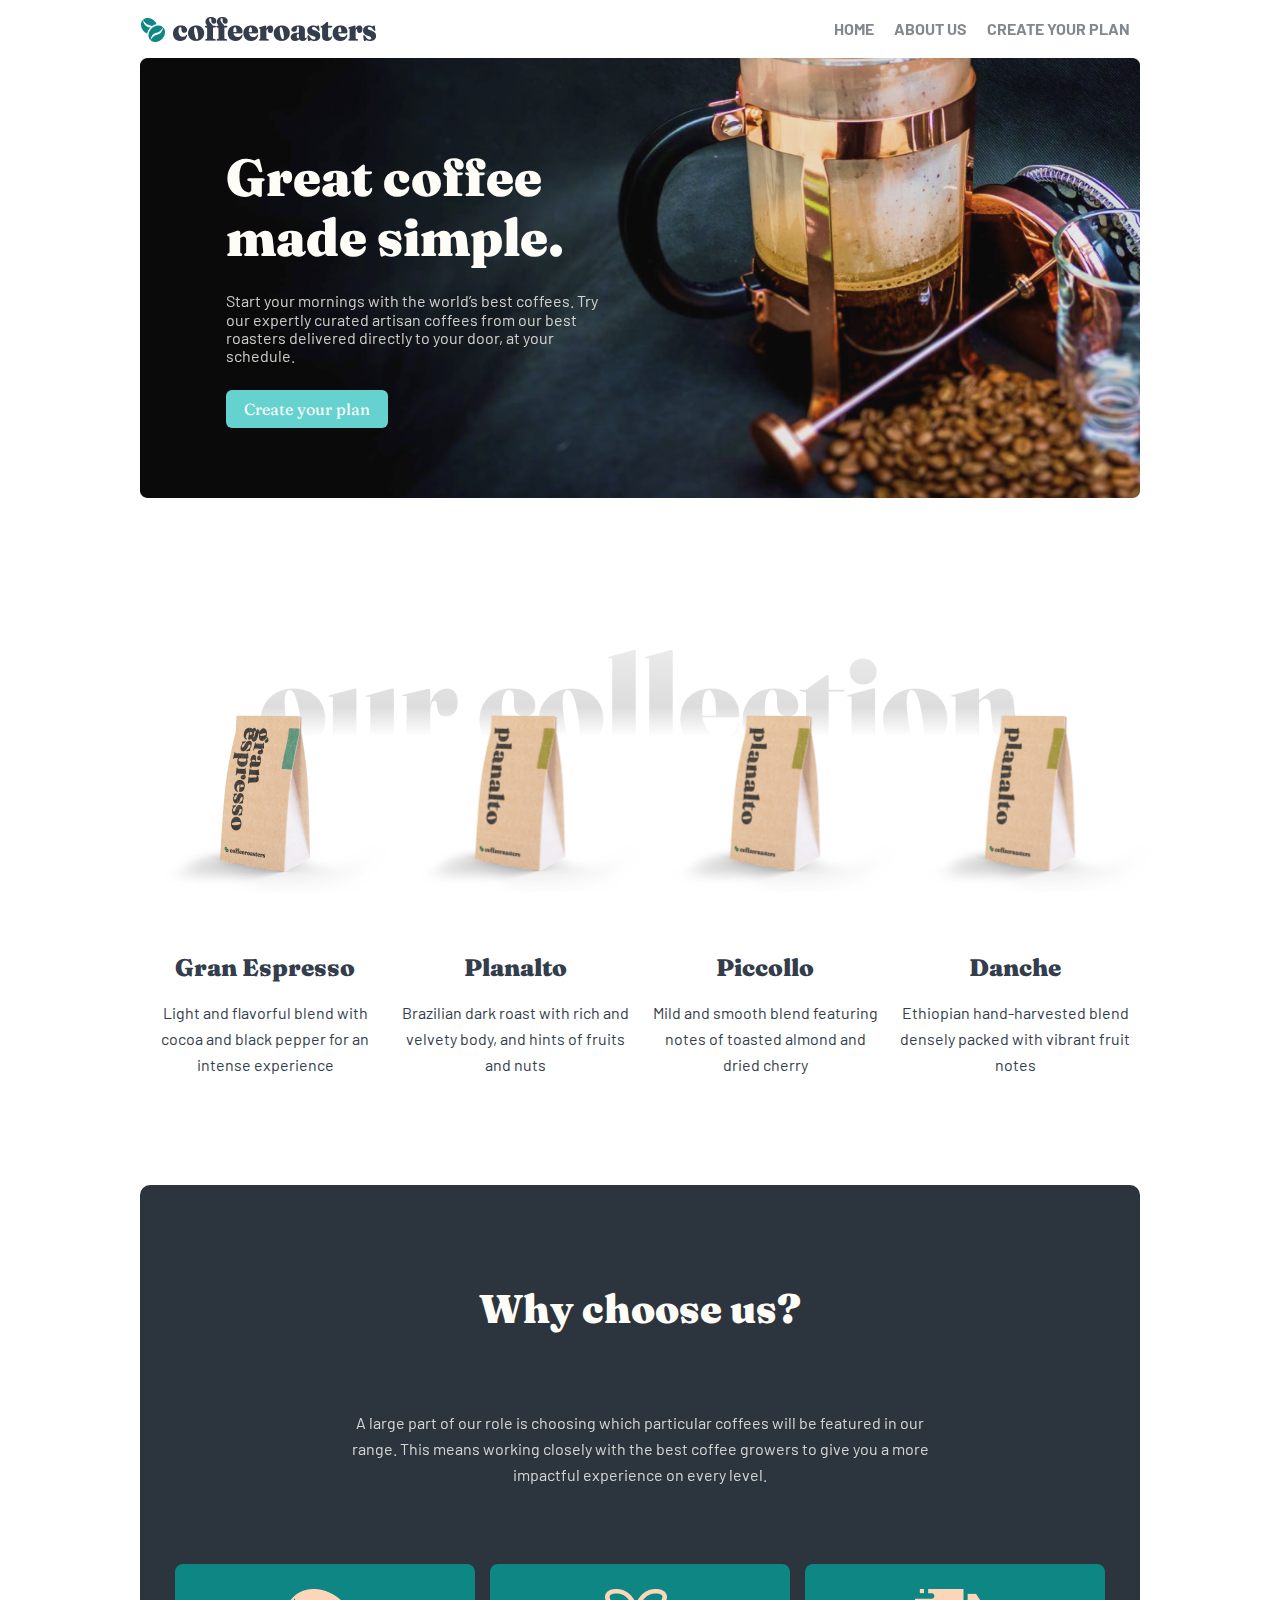
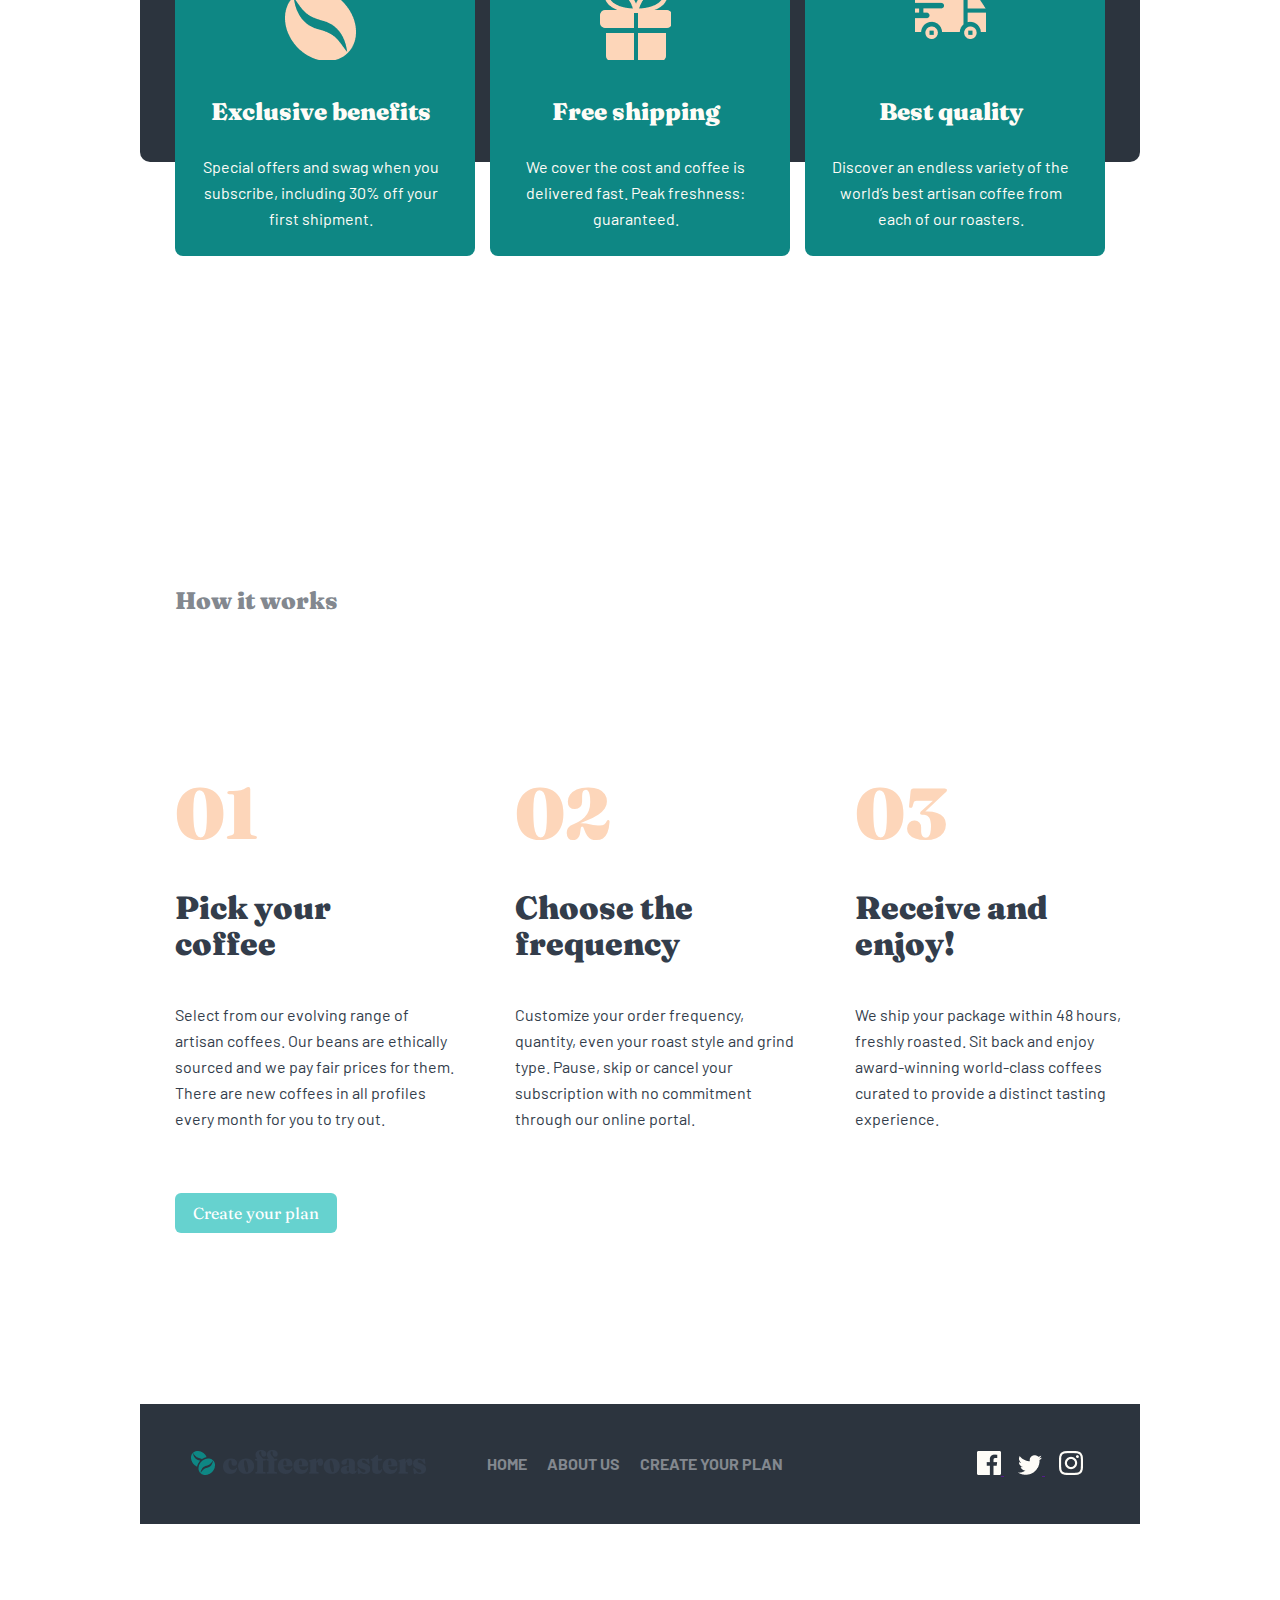
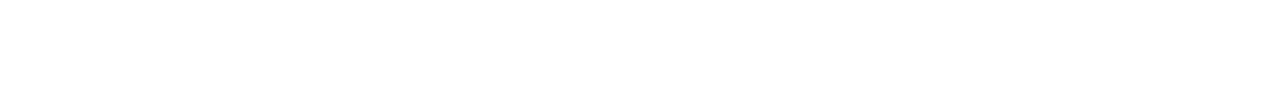
==== index.html @ eddbae02 "coffee" ====
<!DOCTYPE html>
<html lang="en">
<head>
    <meta charset="UTF-8">
    <meta http-equiv="X-UA-Compatible" content="IE=edge">
    <meta name="viewport" content="width=device-width, initial-scale=1.0">
    <title>Coffee</title>
    <link rel="preconnect" href="https://fonts.googleapis.com">
    <link rel="preconnect" href="https://fonts.gstatic.com" crossorigin>
    <link href="https://fonts.googleapis.com/css2?family=Barlow&family=Fraunces:wght@900&display=swap" rel="stylesheet">
    <link rel="stylesheet" href="./css/normalize.css">
    <link rel="stylesheet" href="./css/main.css">
</head>
<body>
    <!-- header  -->
    <header class="header header--center container ">
        <a href="#" class="header__logo">
            <img src="./img/logo.png" alt="logo coffee">
        </a>
        <ul class="header__nav">
            <li class="header__nav__item">
                <a href="#" class="header__nav__item__link">HOME</a>
            </li>
            <li class="header__nav__item">
                <a href="#" class="header__nav__item__link">ABOUT US</a>
            </li>
            <li class="header__nav__item">
                <a href="#" class="header__nav__item__link">Create your plan</a>
            </li>
        </ul>
    </header>
    <!-- main section  -->
    <main class="container">
        <section class="hero">
        <div class="content">
            <h1 class="content__title">Great coffee made simple.</h1>
            <p class="content__description">Start your mornings with the world’s best coffees. Try our expertly curated artisan
                coffees from our best roasters delivered directly to your door, at your schedule.</p>
            <a class="global-button content__button " href="#">Create your plan</a>
        </div>
        </section>


        <section class="heroo">
            <div class="our_collection">
                <h1 class="our_collection__title">
                    our collection
                </h1>
            </div>

            <div class="content_image">
                <div class="content_image__img">
                   <img src="./img/kopi1.png" alt="paket">
                </div>
                <div class="content_image__img">
                    <img src="./img/kopi2.png" alt="paket">
                </div>
                <div class="content_image__img">
                    <img src="./img/kopi2.png" alt="paket">
                </div>
                <div class="content_image__img">
                    <img src="./img/kopi2.png" alt="paket">
                </div>
               
            </div>
           
            <div class="heroo__content">
               <div class="heroo__content__content">
                   <h1 class="heroo__content__content__title">
                    Gran Espresso
                   </h1>
                   <p class="heroo__content__content__description">
                    Light and flavorful blend with cocoa and black pepper for an intense experience
                   </p>

               </div>
               <div class="heroo__content__content">
                   <h1 class="heroo__content__content__title">
                    Planalto
                   </h1>
                   <p class="heroo__content__content__description">
                    Brazilian dark roast with rich and velvety body, and hints of fruits and nuts
                   </p>
            
                </div>
                <div class="heroo__content__content">
                   <h1 class="heroo__content__content__title">
                    Piccollo
                   </h1>
                   <p class="heroo__content__content__description">
                Mild and smooth blend featuring notes of toasted almond and dried cherry
                   </p>
            
                 </div>
                <div class="heroo__content__content">
                    <h1 class="heroo__content__content__title">
                        Danche
                    </h1>
                    <p class="heroo__content__content__description">
                    Ethiopian hand-harvested blend densely packed with vibrant fruit notes
                    </p>
                
                </div>


            </div>
        </section>

        <section class="choose_us">
           <div class="choose_us__content">
               <h1 class="choose_us__content__title">
                Why choose us?
               </h1>
               <p class="choose_us__content__description">
                A large part of our role is choosing which particular coffees will be featured
                in our range. This means working closely with the best coffee growers to give
                you a more impactful experience on every level.
               </p>
           </div>

           <div class="ractangel">
               <div class="ractangel__content">
                   <div class="ractangel__content__img img1">

                   </div>
                   <div class="ractangel__content__title">
                Exclusive benefits
                   </div>
                   <div class="ractangel__content__description">
                    Special offers and swag when you subscribe, including 30% off your first shipment.
                   </div>

               </div>

            <div class="ractangel__content">
                <div class="ractangel__content__img img2">
            
                </div>
                <div class="ractangel__content__title">
                Free shipping
                </div>
                <div class="ractangel__content__description">
                We cover the cost and coffee is delivered fast. Peak freshness: guaranteed.
                </div>
            
            </div>


            <div class="ractangel__content">
                <div class="ractangel__content__img img3">
            
                </div>
                <div class="ractangel__content__title">
                    Best quality
                </div>
                <div class="ractangel__content__description">
                    Discover an endless variety of the world’s best artisan coffee from each of our roasters.
                </div>
            
            </div>
           </div>
        
        </section>

        <section class="how_it_work">
            <a href="#" class="how_it_work__link">How it works</a>
            <div class="how_it_work__border">

            </div>
            <div class="how_it_work__content">
                <div class="how_it_work__content__content">
                    <h1 class="how_it_work__content__content__title__nomber">
                        01
                    </h1>
                    <h1 class="how_it_work__content__content__title pick">
                        Pick your
                        coffee
                    </h1>
                    <p class="how_it_work__content__content__description">
                        Select from our evolving range of artisan coffees. Our beans are ethically sourced and we pay fair prices for them.
                        There are new coffees in all profiles every month for you to try out.
                    </p>
                </div>

                <div class="how_it_work__content__content">
                    <h1 class="how_it_work__content__content__title__nomber">
                       02
                    </h1>
                    <h1 class="how_it_work__content__content__title">
                    Choose the frequency
                    </h1>
                    <p class="how_it_work__content__content__description">
                        Customize your order frequency, quantity, even your roast style and grind type. Pause, skip or cancel your subscription
                        with no commitment through our online portal.
                    </p>
                </div>

                <div class="how_it_work__content__content">
                    <h1 class="how_it_work__content__content__title__nomber">
                       03
                    </h1>
                    <h1 class="how_it_work__content__content__title">
                     Receive and enjoy!
                    </h1>
                    <p class="how_it_work__content__content__description">
                        We ship your package within 48 hours, freshly roasted. Sit back and enjoy award-winning world-class coffees curated to
                        provide a distinct tasting experience.
                    </p>
                </div>
            </div>

            
    
        </section>

        <section class="button">
            <a class="global-button content__button " href="#">Create your plan</a>
        </section>

        



       

        
    </main>
    <!-- footer  -->
    <footer class="container">
        <div class="footer__contain">
            <a href="#" class="footer__contain__link">
                <img src="./img/logo.png" alt="logo">
            </a>
            <ul class="footer__contain__nav">
                <li class="footer__contain__nav__item">
                    <a href="" class="footer__contain__nav__item__link">HOME</a>
                </li>
                <li class="footer__contain__nav__item">
                    <a href="" class="footer__contain__nav__item__link">ABOUT US</a>
                </li>
                <li class="footer__contain__nav__item">
                    <a href="" class="footer__contain__nav__item__link">Create your plan</a>
                </li>
            </ul>
            <div class="footer__contain__message">
                <a href="" class="footer__contain__message__link">
                <img src="./img/facebook.png" alt="facebook" class="footer__contain__message__link__img">
                </a>


                 <a href="" class="footer__contain__message__link">
                <img src="./img/twitter.png" alt="twitter" class="footer__contain__message__link__img">
                </a>

                <a href="" class="footer__contain__message__link">
                <img src="./img/instagram.png" alt="instagram" class="footer__contain__message__link__img">
                </a>
                
                
               
            </div>
        </div>

    </footer>
</body>
</html>
---- css/main.css ----
* {

    box-sizing: border-box;
    margin: 0;
    padding: 0;

}

body {
    font-family: 'Barlow', sans-serif;
}

.container {
    max-width: 1160px;
    padding-right: 80px;
    padding-left: 80px;
    margin: 0 auto;
}

.global-button {
    text-decoration: none;
    padding: 10px 18px;
    background-color: #66D2CF;
    font-family: 'Fraunces', serif;
    color: white;
    border-radius: 6px;
}

.header {
    padding-top: 13px;
    padding-bottom: 13px;
    position: sticky;
    top: 0;
    z-index: 10;
}

.header__logo {
    display: flex;
}

.header--center {
    display: flex;
    align-items: center;
    justify-content: space-between;
}

.header__nav {
    display: flex;
    list-style: none;
}

.header__nav__item {
    display: flex;
}

.header__nav__item__link {
    text-decoration: none;
    text-transform: uppercase;
    color: #83888F;
    font-weight: 700;
    padding: 7px 10px;
}

.header__nav__item__link:hover {
    color: #171d1d;

}

.hero {
    width: 100%;
    height: 440px;
    padding: 90px 86px;
    padding-bottom: 70px;
    /* background-color: aqua; */

    background: url("../img/header-back.png") no-repeat;
    background-size: 100% 100%;
}

.content {
    width: 47%;
    height: 100%;
    display: flex;
    align-items: flex-start;
    flex-direction: column;

    justify-content: space-between;
}

.content__title {
    margin: 0;
    font-weight: 900;
    font-family: 'Fraunces', serif;
    color: #FEFCF7;
    font-size: 52px;
}

.content__description {
    color: #FEFCF7;
    opacity: 0.8;
}

.heroo {
    height: 500px;
}

.our_collection {
    height: 350px;
    position: relative;


}

.our_collection__title {
    padding-top: 80px;

    font-family: Fraunces;
    font-style: normal;
    font-weight: 900;
    font-size: 130px;
    line-height: 72px;
    /* identical to box height, or 48% */
    text-align: center;
    background: linear-gradient(0deg, rgb(255, 255, 255) 0%, rgba(218, 218, 218, 0.925) 20%, rgb(250, 250, 250) 100%);

    -webkit-text-fill-color: transparent;
    -webkit-background-clip: text;
}

.content_image {

    display: flex;
    position: absolute;
    top: 700px;


}

.content_image__img {
    width: 255px;
    height: 193px;
}

.content_image__img>img {
    width: 100%;
}

.heroo__content {
    display: flex;
}

.heroo__content__content {
    width: 255px;
    padding: 0 10px;

}

.heroo__content__content__title {
    font-family: Fraunces;
    font-weight: 900;
    font-size: 24px;
    line-height: 32px;
    text-align: center;
    color: #333D4B;
}

.heroo__content__content__description {
    font-size: 16px;
    line-height: 26px;

    /* or 162% */

    text-align: center;

    color: #333D4B;


}

.choose_us {
    margin-top: 100px;
    height: 1000px;
    /* position: relative; */
}

.choose_us__content {
    /* position: relative;
    top: 192px; */
    height: 577px;
    background: #2C343E;
    border-radius: 10px;

}

.choose_us__content__title {
    padding-top: 100px;
    font-family: Fraunces;
    font-weight: 900;
    font-size: 40px;
    line-height: 48px;
    text-align: center;
    color: #FEFCF7;
}

.choose_us__content__description {
    padding: 50px 200px;
    font-size: 16px;
    line-height: 26px;
    text-align: center;
    color: #FEFCF7;
    opacity: 0.8;
}

.ractangel {
    position: relative;
    top: -198px;
    padding-left: 35px;
    padding-right: 35px;
    display: flex;
    justify-content: space-between;



}

.ractangel__content {
    width: 300px;
    height: 292px;
    background: #0E8784;
    border-radius: 8px;
    display: flex;
    flex-direction: column;
    justify-content: center;
    align-items: center;
    padding-right: 27px;
    padding-left: 18px;
    /* padding: 10px; */
}

.ractangel__content__img {
    width: 71px;
    height: 71px;
    /* background: url(../img/Shape.png) no-repeat; */
    background-size: 100% 100%;


}

.ractangel__content__title {
    padding-top: 36px;
    padding-bottom: 26px;
    font-family: Fraunces;
    font-weight: 900;
    font-size: 24px;
    line-height: 32px;
    /* identical to box height, or 133% */
    text-align: center;
    color: #FEFCF7;
}

.ractangel__content__description {
    font-size: 16px;
    line-height: 26px;
    /* or 162% */
    text-align: center;
    color: #FEFCF7;
}

.img1 {
    background: url(../img/Shape.png) no-repeat;
}

.img2 {
    background: url(../img/sovga.png) no-repeat;
}

.img3 {

    background: url(../img/mashin.png) no-repeat;
}

.how_it_work {
    height: 565px;
    padding-left: 35px;
}

.how_it_work__link {

    text-decoration: none;
    font-family: Fraunces;
    font-weight: 900;
    font-size: 24px;
    line-height: 32px;
    /* identical to box height, or 133% */
    color: #83888F;
}

.how_it_work__link:hover {
    color: rgb(48, 40, 40);
}

.how_it_work__border {
    padding-top: 80px;
    padding-bottom: 80px;
}

.how_it_work__content {
    display: flex;
    justify-content: space-between;
}

.how_it_work__content__content {
    width: 285px;
    height: 355px;
    display: flex;
    flex-direction: column;
    justify-content: space-between;
}

.how_it_work__content__content__title__nomber {
    margin: 0;
    padding: 0;
    font-family: Fraunces;
    font-weight: 900;
    font-size: 72px;
    line-height: 72px;
    color: #FDD6BA;
}

.pick {
    padding-right: 60px;

}

.how_it_work__content__content__title {
    margin: 0;
    font-family: Fraunces;
    font-weight: 900;
    font-size: 32px;
    line-height: 36px;
    /* or 112% */
    color: #333D4B;
}

.how_it_work__content__content__description {
    font-size: 16px;
    line-height: 26px;
    color: #333D4B;
}

.button {
    height: 200px;
    margin-top: 54px;
    padding-left: 35px;
}

footer {

    height: 300px;

}

.footer__contain {
    height: 120px;
    background: #2C343E;
    padding-left: 50px;
    padding-right: 50px;
    display: flex;
    justify-content: space-between;
    align-items: center;
}

.footer__contain__link {
    margin-right: 50px;
}

.footer__contain__nav {
    display: flex;
    margin-right: auto;

}

.footer__contain__nav__item {
    display: flex;
    list-style: none;
}

.footer__contain__nav__item__link {
    text-decoration: none;
    text-transform: uppercase;
    color: #83888F;
    font-weight: 700;
    padding: 7px 10px;
}

.footer__contain__nav__item__link:hover {
    color: #ffffff;
}

.footer__contain__message__link {
    padding-left: 7px;
    padding-right: 7px;
}

.footer__contain__message__link__img:hover {
    background: rgba(253, 214, 186, 1);
}
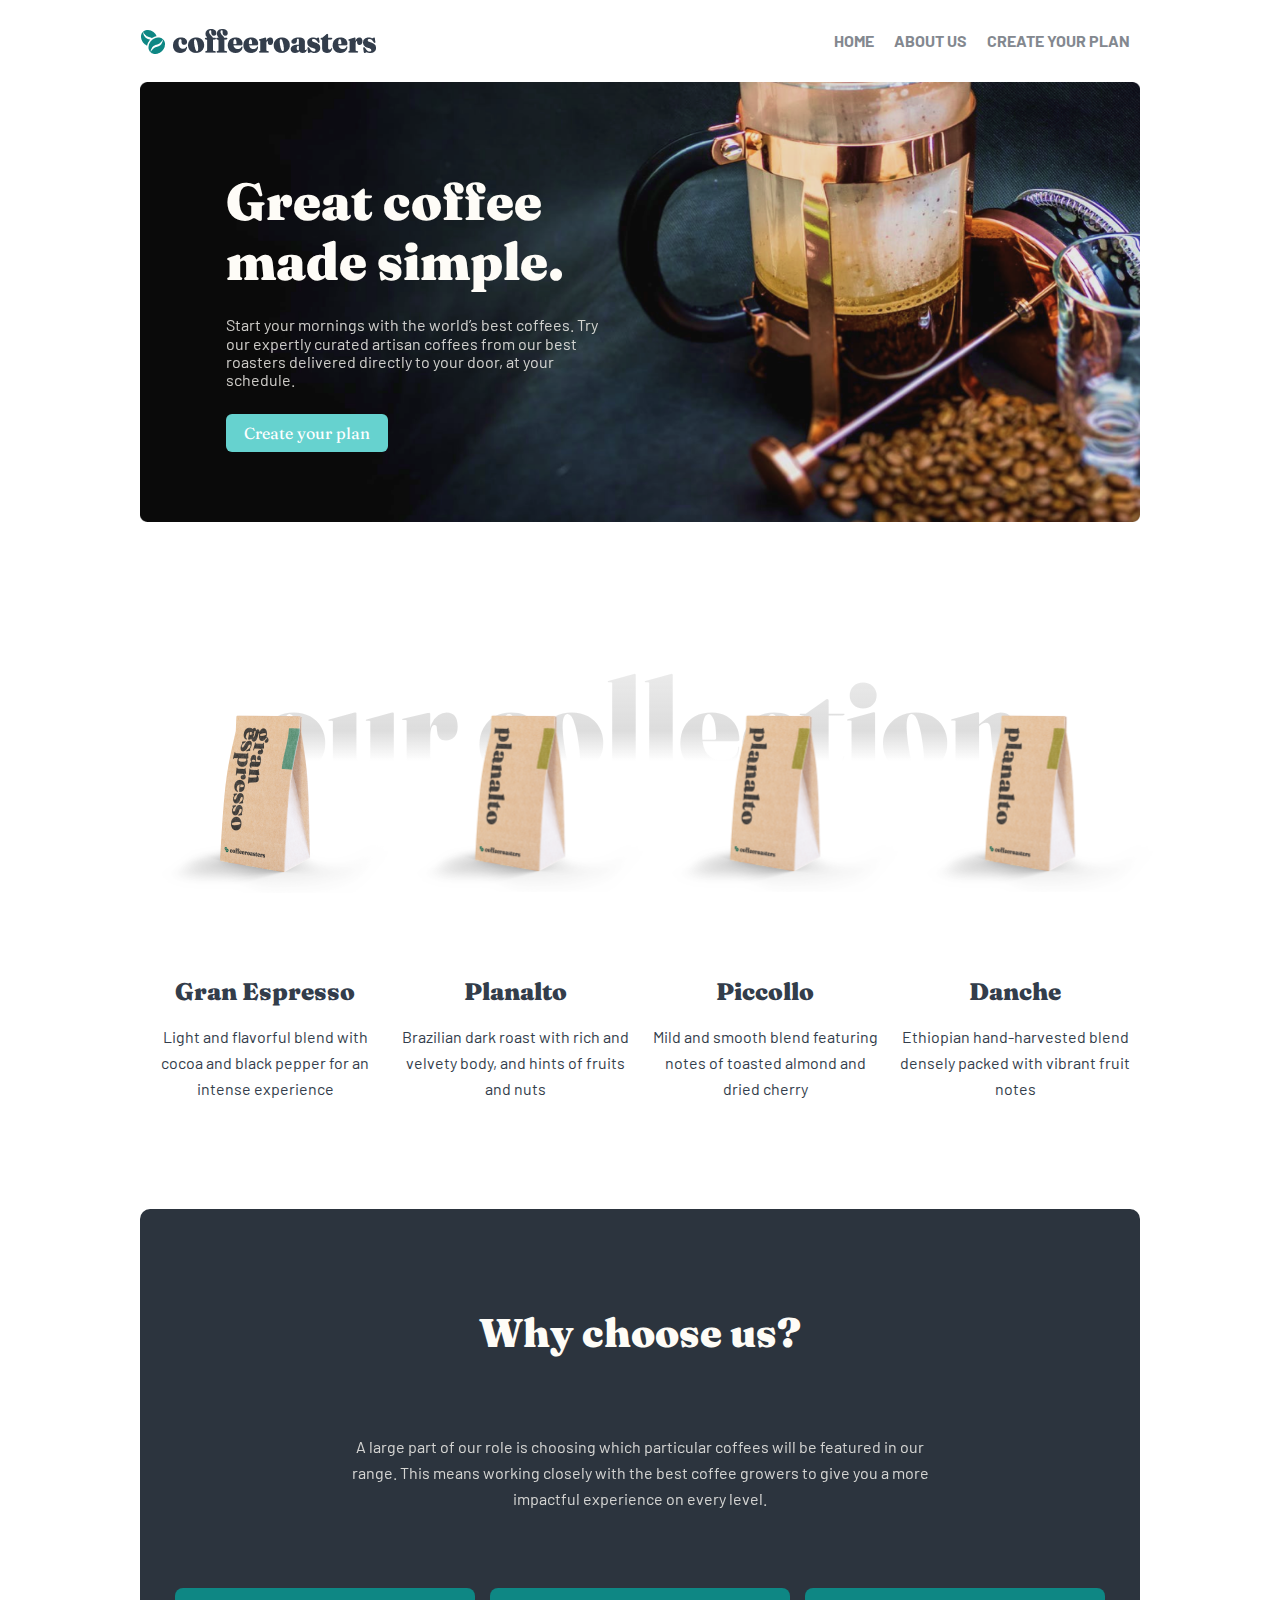
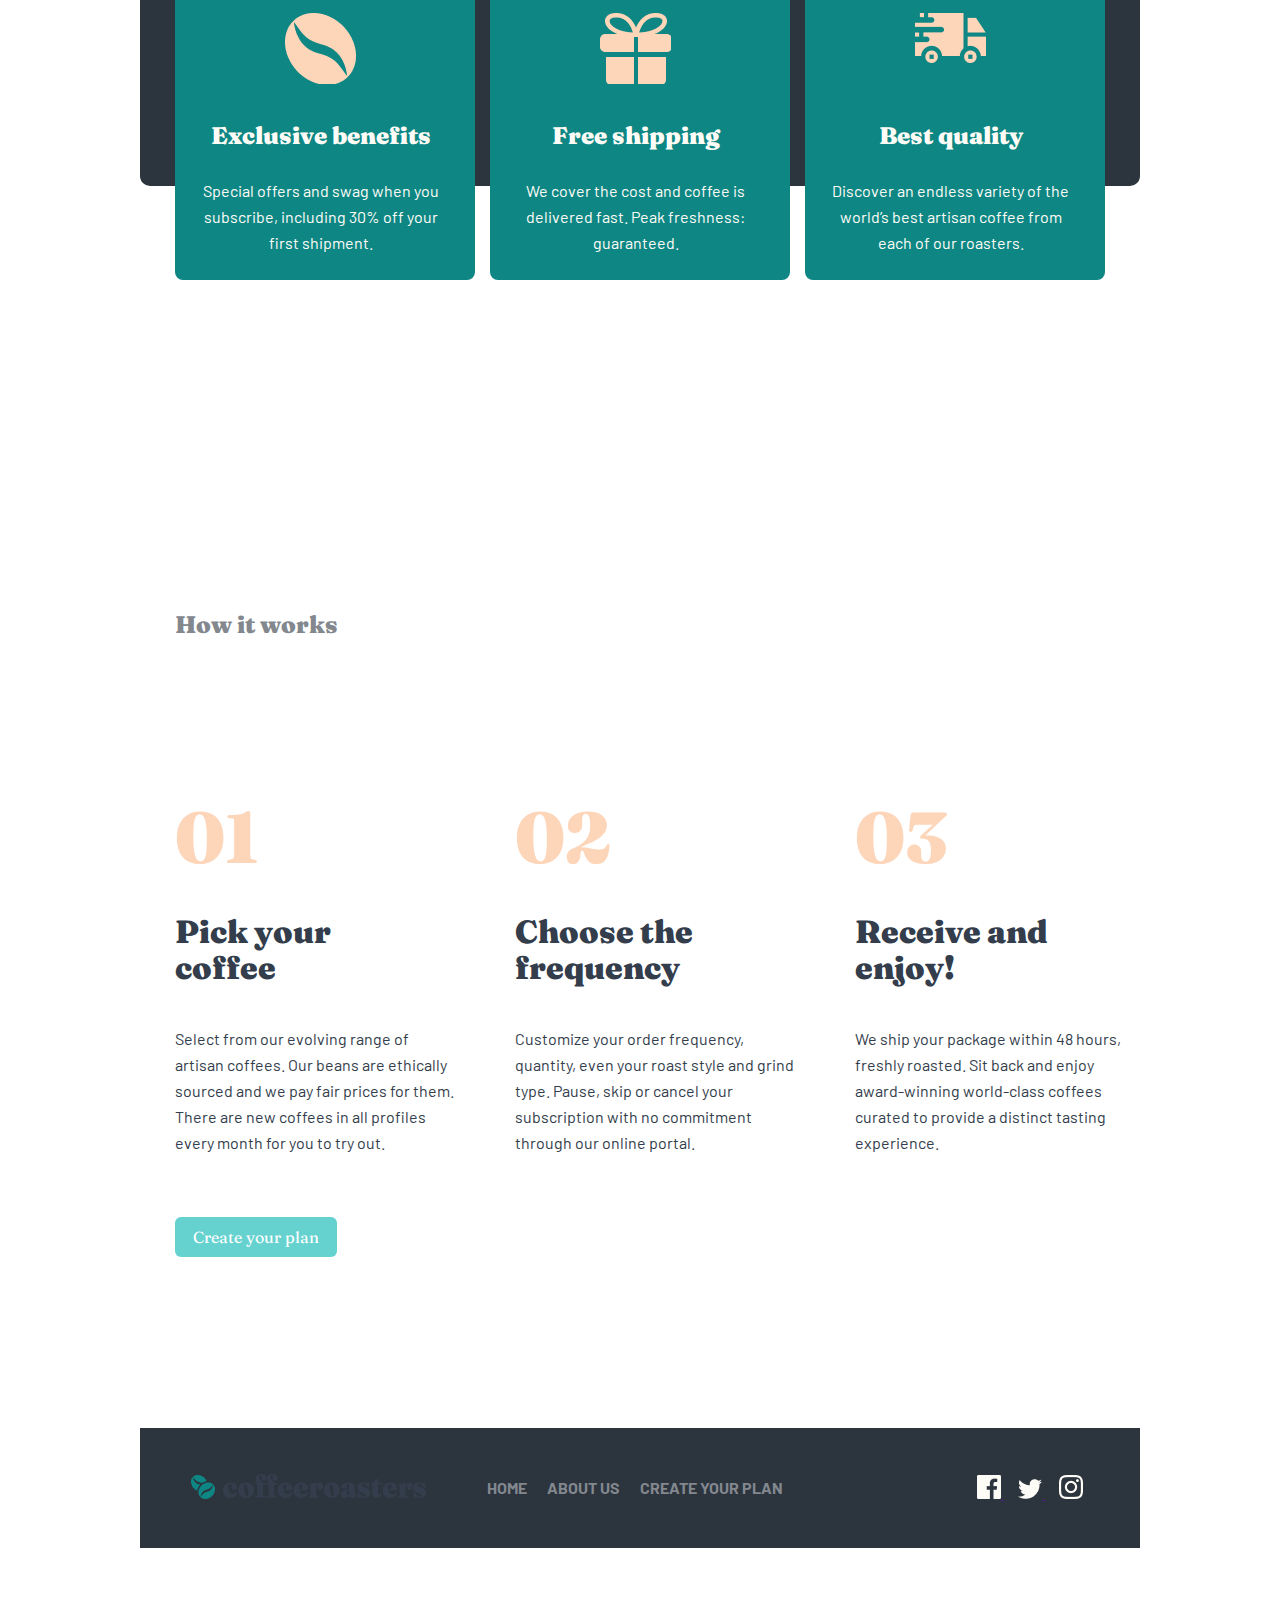
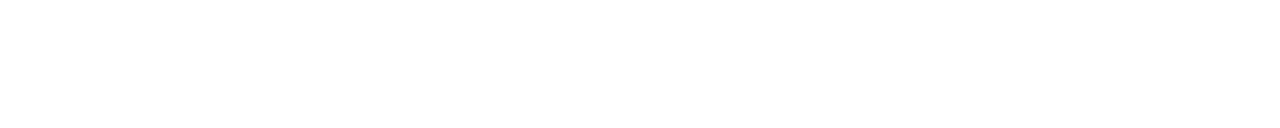
==== commit 92db4295: "about_join" ====
--- a/index.html
+++ b/index.html
@@ -22,7 +22,7 @@
                 <a href="#" class="header__nav__item__link">HOME</a>
             </li>
             <li class="header__nav__item">
-                <a href="#" class="header__nav__item__link">ABOUT US</a>
+                <a href="./about_us.html" class="header__nav__item__link">ABOUT US</a>
             </li>
             <li class="header__nav__item">
                 <a href="#" class="header__nav__item__link">Create your plan</a>
--- a/css/main.css
+++ b/css/main.css
@@ -27,9 +27,9 @@
 }
 
 .header {
-    padding-top: 13px;
-    padding-bottom: 13px;
-    position: sticky;
+    padding-top: 25px;
+    padding-bottom: 25px;
+    /* position: sticky; */
     top: 0;
     z-index: 10;
 }
@@ -404,4 +404,199 @@
 
 .footer__contain__message__link__img:hover {
     background: rgba(253, 214, 186, 1);
+}
+
+
+/* About_us */
+
+.bitmap {
+    width: 100%;
+    height: 300px;
+    background: url(../img/Bitmap.png) no-repeat;
+    background-size: 100% 100%;
+    border-radius: 10px;
+
+}
+
+.bitmap__content {
+    width: 50%;
+    padding: 80px 40px 0 50px;
+    display: flex;
+    flex-direction: column;
+    justify-content: center;
+}
+
+.bitmap__content__title {
+    margin: 0;
+    font-weight: 900;
+    font-family: 'Fraunces', serif;
+    color: #FEFCF7;
+    font-size: 40px;
+}
+
+.bitmap__content__description {
+    padding-top: 14px;
+    padding-bottom: 50px;
+    font-size: 16px;
+    line-height: 26px;
+    /* or 162% */
+    color: #FEFCF7;
+}
+
+.service {
+    padding: 100px 50px;
+    height: 700px;
+    margin-bottom: 120px;
+
+}
+
+.service__content {
+    display: flex;
+    justify-content: space-between;
+    margin-top: 30px;
+}
+
+.service__content::before {
+    content: "";
+    width: 40%;
+    background: url(../img/services.png) no-repeat;
+    background-position: center;
+    background-size: 100% 100%;
+    border-radius: 5px;
+
+
+}
+
+.service__content__right {
+    width: 50%;
+    height: 500px;
+    display: flex;
+    flex-direction: column;
+    align-items: flex-start;
+    justify-content: center;
+}
+
+.service__content__right__title {
+    font-family: 'Fraunces', serif;
+    font-size: 40px;
+    color: #333D4B;
+}
+
+.service__content__right__desc {
+    padding-top: 32px;
+    font-size: 16px;
+    line-height: 26px;
+    color: #333D4B;
+    opacity: 0.8;
+
+}
+
+.quality {
+    width: 100%;
+    height: 474px;
+    background: rgba(44, 52, 62, 1);
+    border-radius: 10px;
+
+}
+
+.quality__content {
+    padding: 80px 51px 0 50px;
+
+    display: flex;
+    justify-content: space-between
+}
+
+.quality__content::after {
+    position: relative;
+    bottom: 180px;
+    content: "";
+    width: 40%;
+    height: 450px;
+    background: url(../img/kapichino.png) no-repeat;
+    background-size: 100% 100%;
+    border-radius: 5px;
+}
+
+.quality__content__content {
+    width: 55%;
+    height: 210px;
+    display: flex;
+    flex-direction: column;
+    justify-content: center;
+    align-self: flex-start;
+
+}
+
+.quality__content__content__titel {
+    font-family: Fraunces;
+    font-weight: 900;
+    font-size: 40px;
+    line-height: 48px;
+    color: #FEFCF7;
+}
+
+.quality__content__content__desc {
+    padding-top: 32px;
+    font-size: 16px;
+    line-height: 26px;
+    color: #FEFCF7;
+    opacity: 0.8;
+}
+
+.headquarters {
+    width: 100%;
+    height: 366px;
+    margin-top: 80px;
+    margin-bottom: 168px;
+
+
+}
+
+.contentt {
+    padding-left: 50px;
+}
+
+.headquarters__title {
+    font-family: Fraunces;
+    font-weight: 900;
+    font-size: 24px;
+    line-height: 32px;
+    color: #83888F;
+}
+
+.headquarters__content {
+    margin-top: 72px;
+    display: flex;
+    justify-content: space-between;
+}
+
+.headquarters__content__content {}
+
+.headquarters__content__content__img {
+    width: 44px;
+    height: 42px;
+    background: url(../img/davlat.png) no-repeat;
+    background-position: center;
+    background-size: 100% 100%;
+}
+
+.headquarters__content__content__title {
+    padding-top: 45px;
+    padding-bottom: 25px;
+    font-family: Fraunces;
+    font-weight: 900;
+    font-size: 32px;
+    line-height: 36px;
+    color: #333D4B;
+}
+
+.headquarters__content__content__nav__item {
+    list-style: none;
+}
+
+.headquarters__content__content__nav__item>a {
+    text-decoration: none;
+    font-size: 16px;
+    line-height: 26px;
+    color: #333D4B;
 }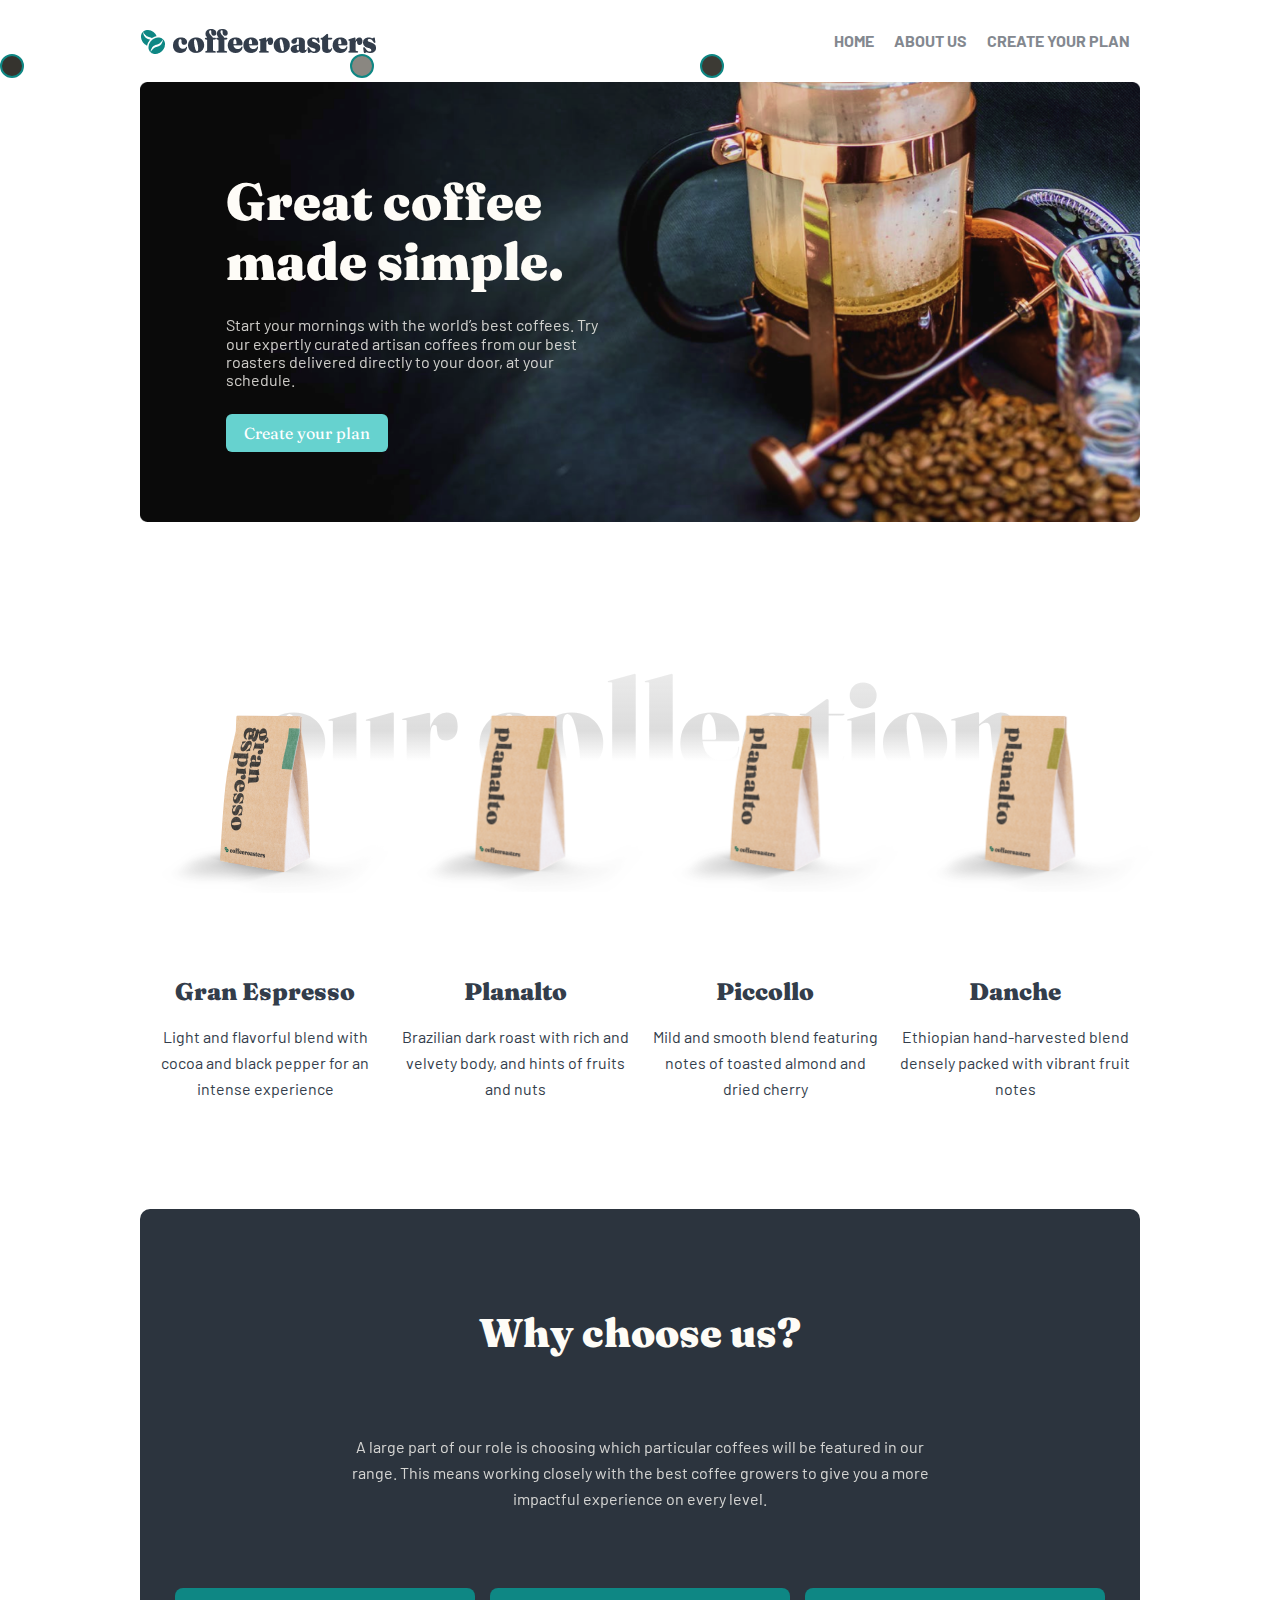
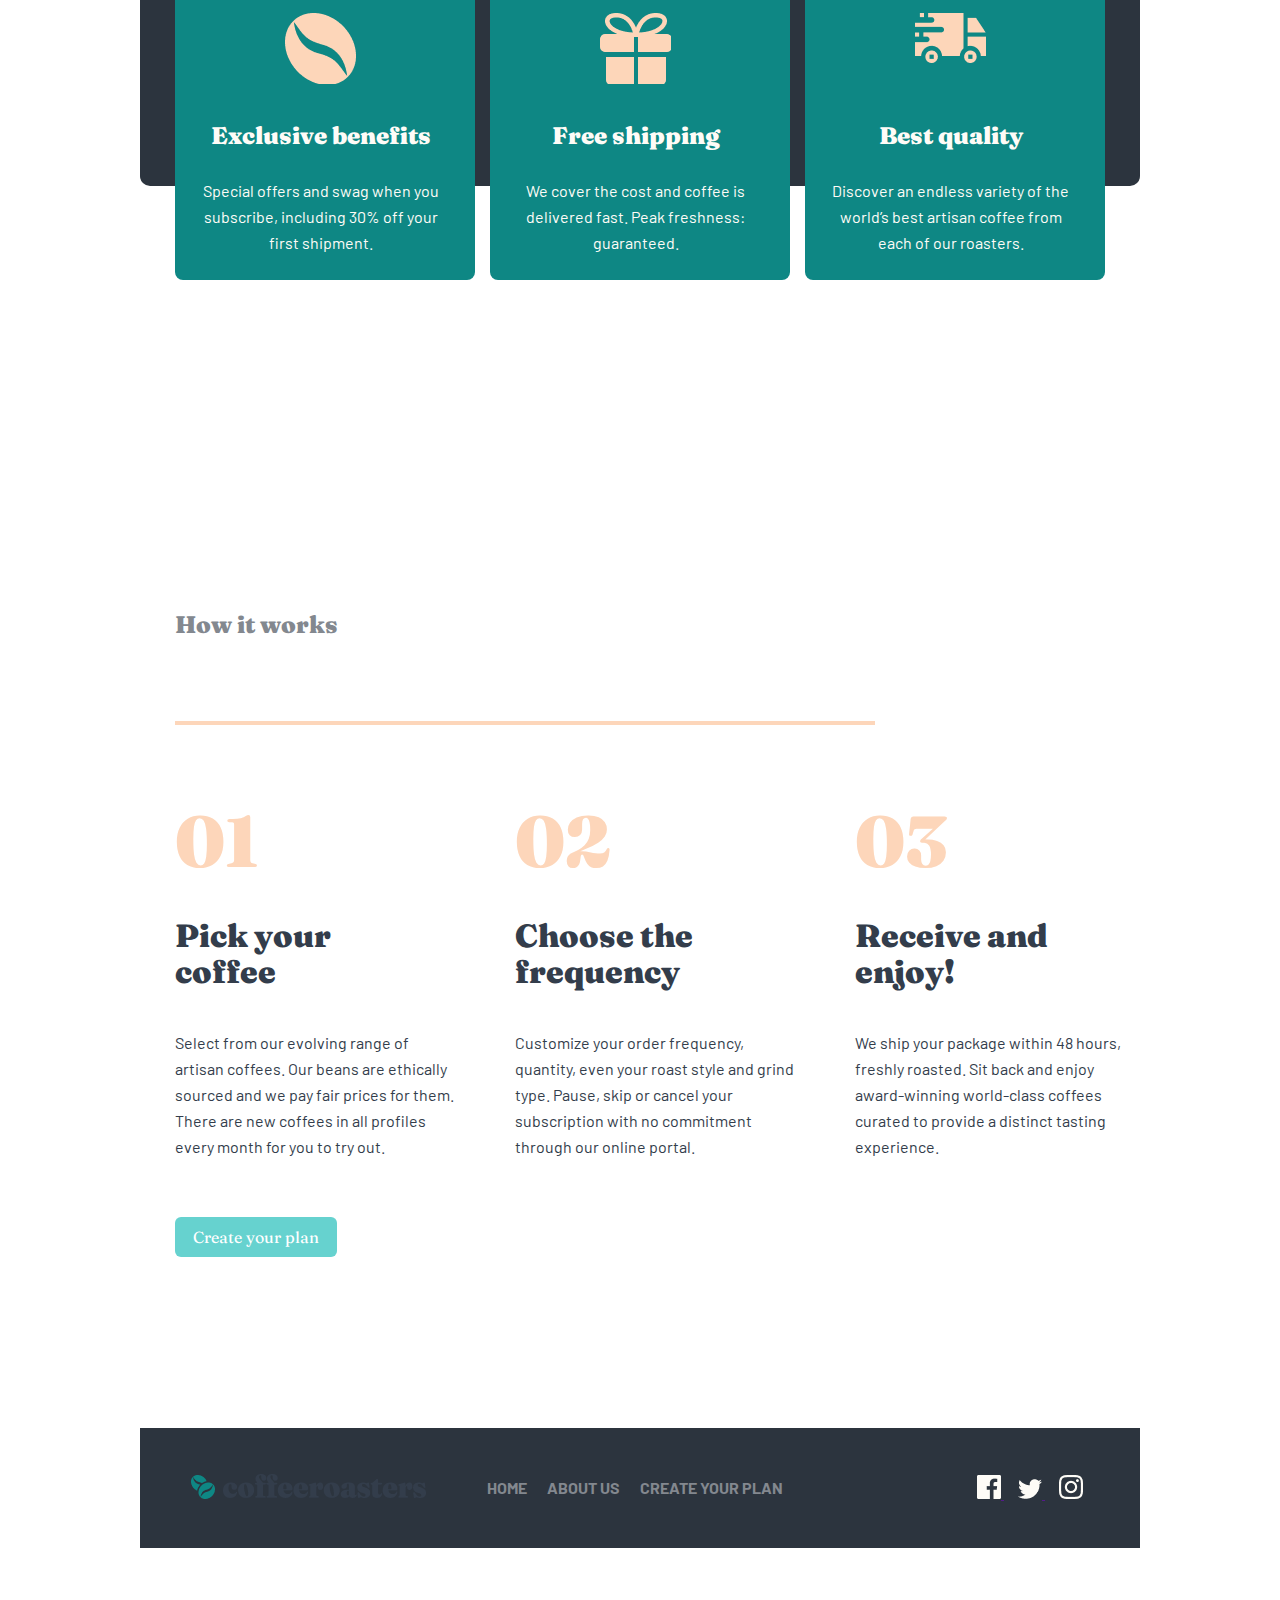
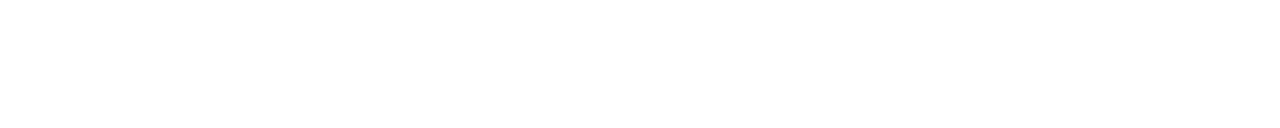
==== commit 5abfd7f0: "join" ====
--- a/index.html
+++ b/index.html
@@ -165,6 +165,8 @@
         <section class="how_it_work">
             <a href="#" class="how_it_work__link">How it works</a>
             <div class="how_it_work__border">
+                <div class="line"></div>
+                <div class="after"></div>
 
             </div>
             <div class="how_it_work__content">
--- a/css/main.css
+++ b/css/main.css
@@ -302,6 +302,48 @@
 .how_it_work__border {
     padding-top: 80px;
     padding-bottom: 80px;
+}
+
+.line {
+    width: 700px;
+    height: 3px;
+    border: 2px solid #FDD6BA;
+}
+
+.line::after {
+    content: "";
+    width: 20px;
+    height: 20px;
+    border: 2px solid #0E8784;
+    border-radius: 50%;
+    background-color: #35332e;
+    position: absolute;
+    top: 54px;
+    left: 0;
+}
+
+.line::before {
+    content: "";
+    width: 20px;
+    height: 20px;
+    border: 2px solid #0E8784;
+    border-radius: 50%;
+    background-color: #8a8781;
+    position: absolute;
+    top: 54px;
+    left: 350px;
+}
+
+.after::after {
+    content: "";
+    width: 20px;
+    height: 20px;
+    border: 2px solid #0E8784;
+    border-radius: 50%;
+    background-color: #3c3a34;
+    position: absolute;
+    top: 54px;
+    left: 700px;
 }
 
 .how_it_work__content {
